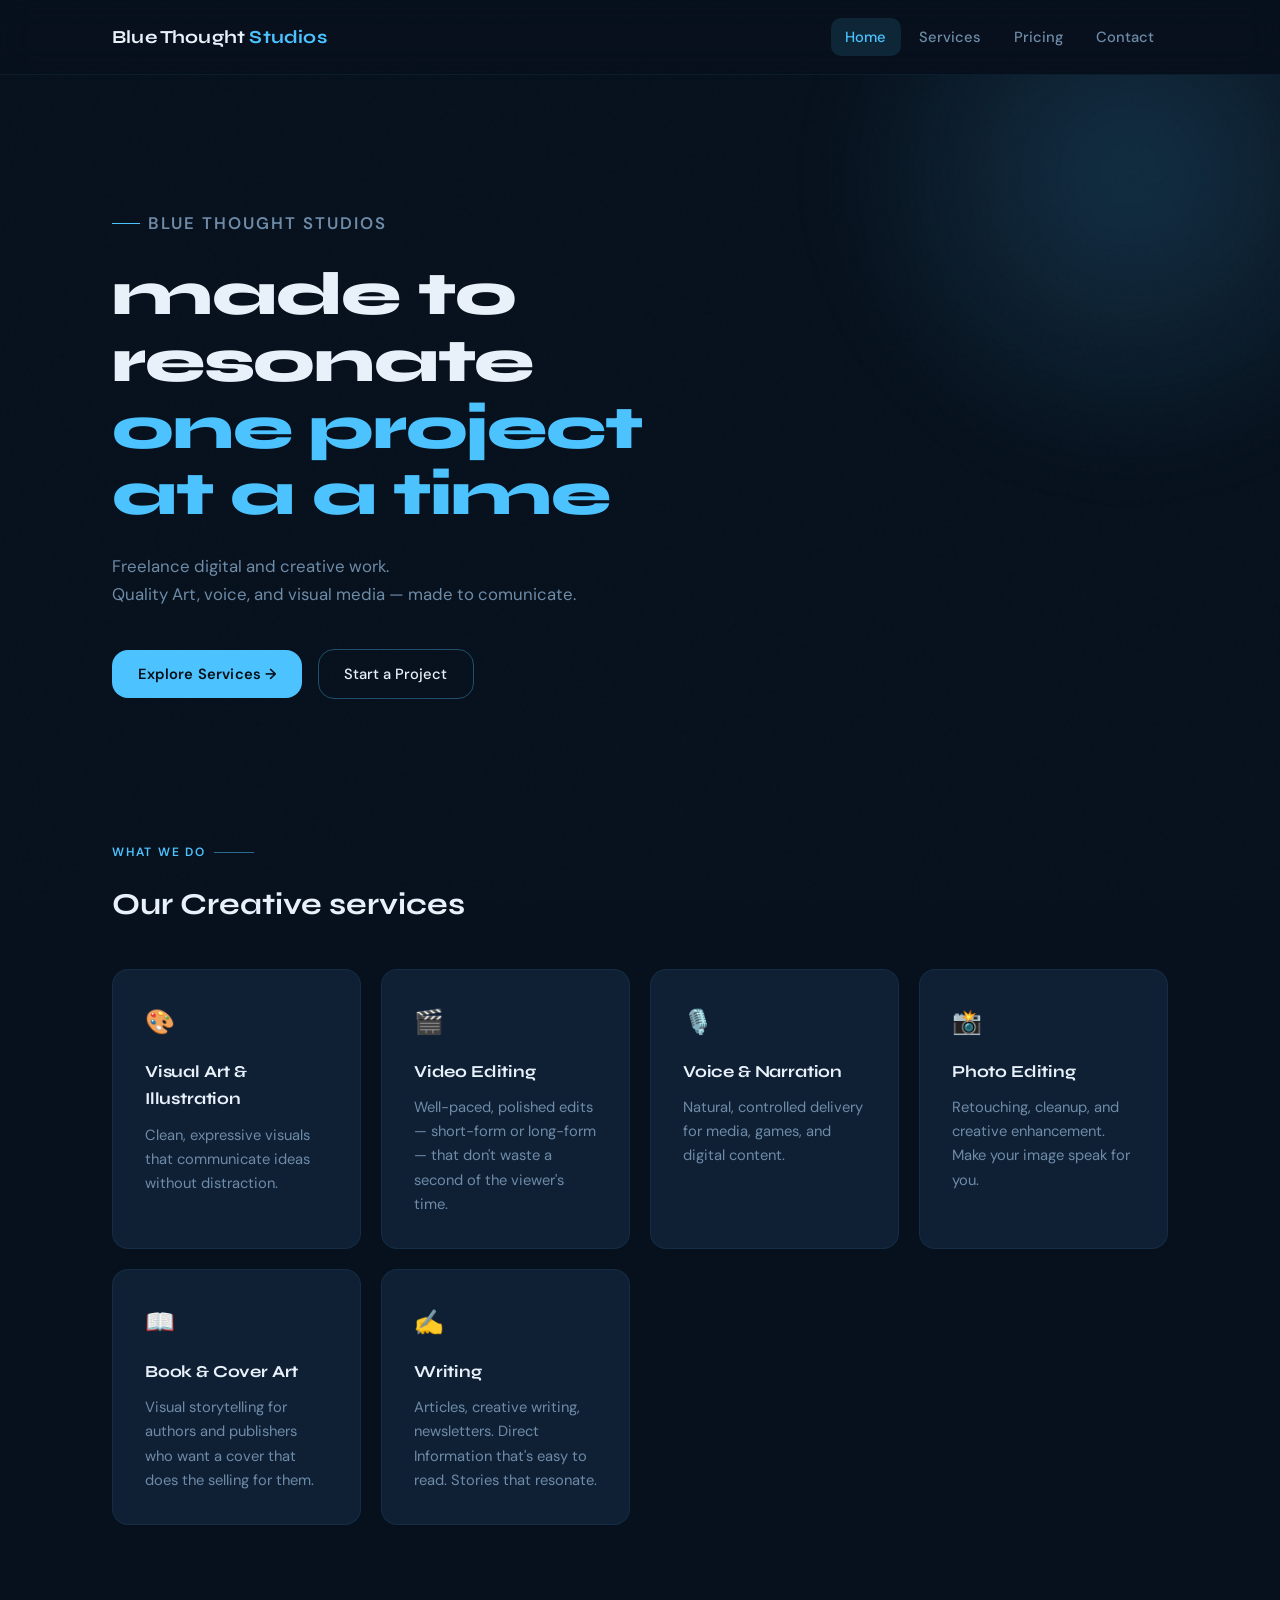
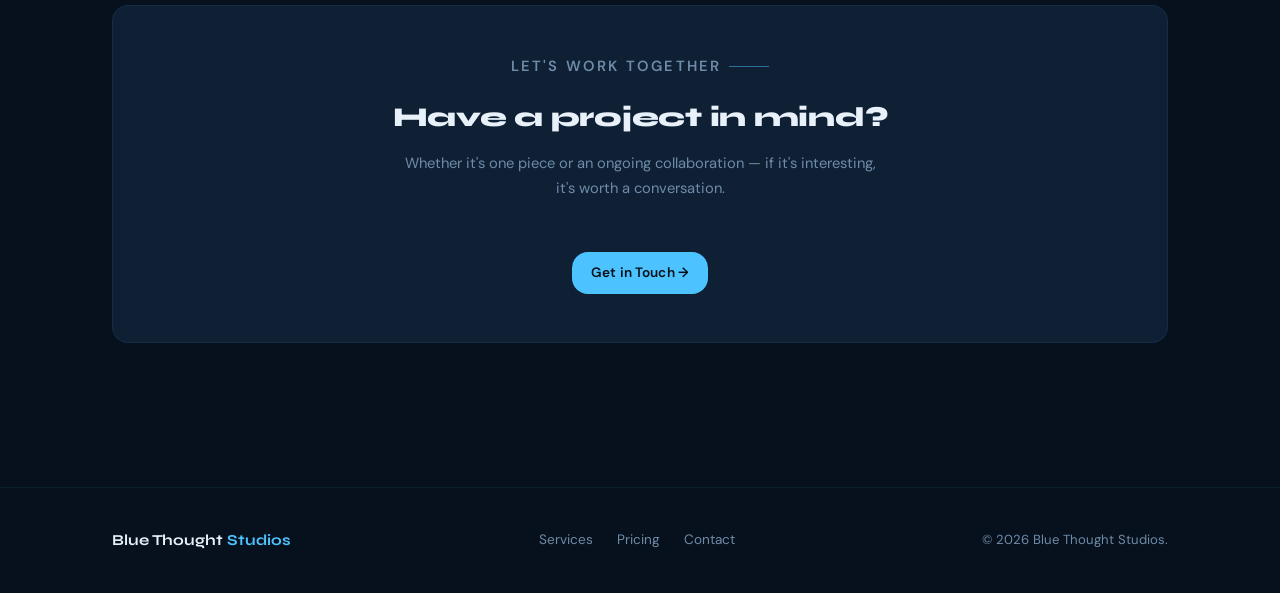
==== index.html @ 88df743a "Add files via upload" ====
<!DOCTYPE html>
<html lang="en">
<head>
  <meta charset="UTF-8" />
  <meta name="viewport" content="width=device-width, initial-scale=1.0" />
  <title>Blue Thought Studios</title>
  <link rel="stylesheet" href="style.css" />
</head>
<body>

  <!-- Header -->
  <header class="site-header">
    <div class="container">
      <a href="index.html" class="logo">Blue Thought <span>Studios</span></a>
      <nav class="nav">
        <a href="index.html" class="active">Home</a>
        <a href="services.html">Services</a>
        <a href="pricing.html">Pricing</a>
        <a href="contact.html">Contact</a>
      </nav>
      <button class="hamburger" id="hamburger" aria-label="Toggle menu">
        <span></span><span></span><span></span>
      </button>
    </div>
  </header>

  <!-- Mobile Nav -->
  <div class="overlay" id="overlay"></div>
  <nav class="mobile-nav" id="mobileNav">
    <a href="index.html">Home</a>
    <a href="services.html">Services</a>
    <a href="pricing.html">Pricing</a>
    <a href="contact.html">Contact</a>
  </nav>

  <main>
    <!-- Hero -->
    <section class="hero">
      <div class="orb"></div>
      <div class="container">
        <p class="hero-eyebrow">Blue Thought Studios</p>
        <h2>made to resonate<br><span class="accent">one project <br>at a a time</span></h2>

         <p>Freelance digital and creative work.
          <br>Quality Art, voice, and visual media — made to comunicate.
        </p>
        <div class="hero-actions">
          <a href="services.html" class="btn-primary">Explore Services →</a>
          <a href="contact.html" class="btn-ghost">Start a Project</a>
        </div>
      </div>
    </section>

    <!-- What We Do -->
    <section class="overview">
      <div class="container">
        <div class="overview-header">
          <p class="section-label">What We Do</p>
          <h2>Our Creative services</h2>
        </div>
        <div class="grid">
          <div class="card">
            <span class="card-icon">🎨</span>
            <h3>Visual Art & Illustration</h3>
            <p>Clean, expressive visuals that communicate ideas without distraction.</p>
          </div>
          <div class="card">
            <span class="card-icon">🎬</span>
            <h3>Video Editing</h3>
            <p>Well-paced, polished edits — short-form or long-form — that don't waste a second of the viewer's time.</p>
          </div>
          <div class="card">
            <span class="card-icon">🎙️</span>
            <h3>Voice & Narration</h3>
            <p>Natural, controlled delivery for media, games, and digital content.</p>
          </div>
          <div class="card">
            <span class="card-icon">📸</span>
            <h3>Photo Editing</h3>
            <p>Retouching, cleanup, and creative enhancement. Make your image speak for you.</p>
          </div>
          <div class="card">
            <span class="card-icon">📖</span>
            <h3>Book & Cover Art</h3>
            <p>Visual storytelling for authors and publishers who want a cover that does the selling for them.</p>
          </div>
          <div class="card">
            <span class="card-icon">✍️</span>
            <h3>Writing</h3>
            <p>Articles, creative writing, newsletters. Direct Information that's easy to read. Stories that resonate.</p>
          </div>
        </div>
      </div>
    </section>

    <!-- CTA Strip -->
    <section class="overview" style="padding-top: 0;">
      <div class="container">
        <div class="card" style="text-align:center; padding: 3rem 2rem;">
          <p class="section-label" style="justify-content:center;">Let's Work Together</p>
          <h3 style="font-family:var(--font-display); font-size:1.7rem; font-weight:800; margin-bottom:0.75rem; letter-spacing:-0.01em;">Have a project in mind?</h3>
          <p style="max-width:480px; margin:0 auto 1.75rem;">
            Whether it's one piece or an ongoing collaboration — if it's interesting, it's worth a conversation.
          </p>
          <a href="contact.html" class="btn-primary">Get in Touch →</a>
        </div>
      </div>
    </section>
  </main>

  <footer class="site-footer">
    <div class="container">
      <span class="footer-logo">Blue Thought <span>Studios</span></span>
      <div class="footer-links">
        <a href="services.html">Services</a>
        <a href="pricing.html">Pricing</a>
        <a href="contact.html">Contact</a>
      </div>
      <span class="footer-copy">© 2026 Blue Thought Studios.</span>
    </div>
  </footer>

  <script>
    const hamburger = document.getElementById('hamburger');
    const mobileNav = document.getElementById('mobileNav');
    const overlay   = document.getElementById('overlay');

    function toggleMenu(open) {
      hamburger.classList.toggle('open', open);
      mobileNav.classList.toggle('open', open);
      overlay.classList.toggle('open', open);
      document.body.style.overflow = open ? 'hidden' : '';
    }

    hamburger.addEventListener('click', () => toggleMenu(!mobileNav.classList.contains('open')));
    overlay.addEventListener('click', () => toggleMenu(false));
  </script>

</body>
</html>
---- style.css ----
/* =================================================
   Blue Thought Studios — Global Styles
   Refined Dark / Intentional / No Noise
   ================================================= */

@import url('https://fonts.googleapis.com/css2?family=Syne:wght@600;700;800&family=DM+Sans:wght@300;400;500;600&display=swap');

:root {
  --bg:            #07111d;
  --bg-2:          #0b1828;
  --surface:       #0f2035;
  --surface-2:     #132540;
  --border:        rgba(76, 194, 255, 0.08);
  --border-hover:  rgba(76, 194, 255, 0.35);
  --text:          #e8f1fa;
  --muted:         #6e8ba8;
  --accent:        #4cc2ff;
  --accent-dim:    rgba(76, 194, 255, 0.12);
  --accent-glow:   rgba(76, 194, 255, 0.25);
  --radius:        16px;
  --radius-sm:     10px;
  --max-width:     1120px;
  --font-display:  'Syne', sans-serif;
  --font-body:     'DM Sans', sans-serif;
}

/* ── Reset ───────────────────────────────────────── */
*, *::before, *::after { margin: 0; padding: 0; box-sizing: border-box; }
html { scroll-behavior: smooth; -webkit-font-smoothing: antialiased; }

body {
  font-family: var(--font-body);
  background-color: var(--bg);
  color: var(--text);
  line-height: 1.65;
  min-height: 100vh;
  overflow-x: hidden;
}

/* Grain overlay */
body::before {
  content: '';
  position: fixed;
  inset: 0;
  background-image: url("data:image/svg+xml,%3Csvg viewBox='0 0 256 256' xmlns='http://www.w3.org/2000/svg'%3E%3Cfilter id='noise'%3E%3CfeTurbulence type='fractalNoise' baseFrequency='0.9' numOctaves='4' stitchTiles='stitch'/%3E%3C/filter%3E%3Crect width='100%25' height='100%25' filter='url(%23noise)' opacity='0.04'/%3E%3C/svg%3E");
  pointer-events: none;
  z-index: 0;
  opacity: 0.4;
}

/* ── Layout ──────────────────────────────────────── */
.container {
  max-width: var(--max-width);
  margin: 0 auto;
  padding: 0 2rem;
  position: relative;
  z-index: 1;
}

/* ── Header ──────────────────────────────────────── */
.site-header {
  position: sticky;
  top: 0;
  z-index: 100;
  background: rgba(7, 17, 29, 0.75);
  backdrop-filter: blur(16px);
  -webkit-backdrop-filter: blur(16px);
  border-bottom: 1px solid var(--border);
}

.site-header .container {
  display: flex;
  align-items: center;
  justify-content: space-between;
  padding-top: 1.1rem;
  padding-bottom: 1.1rem;
}

.logo {
  font-family: var(--font-display);
  font-size: 1.15rem;
  font-weight: 700;
  letter-spacing: 0.01em;
  color: var(--text);
  text-decoration: none;
}

.logo span { color: var(--accent); }

/* Desktop Nav */
.nav {
  display: flex;
  align-items: center;
  gap: 0.25rem;
}

.nav a {
  padding: 0.45rem 0.9rem;
  text-decoration: none;
  color: var(--muted);
  font-weight: 500;
  font-size: 0.92rem;
  border-radius: var(--radius-sm);
  transition: color 0.2s, background 0.2s;
  position: relative;
}

.nav a:hover,
.nav a.active {
  color: var(--text);
  background: var(--accent-dim);
}

.nav a.active { color: var(--accent); }

/* Hamburger (mobile) */
.hamburger {
  display: none;
  flex-direction: column;
  gap: 5px;
  cursor: pointer;
  padding: 4px;
  background: none;
  border: none;
  z-index: 110;
}

.hamburger span {
  display: block;
  width: 22px;
  height: 2px;
  background: var(--text);
  border-radius: 2px;
  transition: transform 0.3s, opacity 0.3s;
}

.hamburger.open span:nth-child(1) { transform: translateY(7px) rotate(45deg); }
.hamburger.open span:nth-child(2) { opacity: 0; }
.hamburger.open span:nth-child(3) { transform: translateY(-7px) rotate(-45deg); }

/* Mobile Nav Drawer */
.mobile-nav {
  display: none;
  flex-direction: column;
  position: fixed;
  top: 0; right: 0;
  width: 260px;
  height: 100vh;
  background: var(--bg-2);
  border-left: 1px solid var(--border);
  padding: 5rem 2rem 2rem;
  gap: 0.5rem;
  z-index: 105;
  transform: translateX(100%);
  transition: transform 0.35s cubic-bezier(0.4, 0, 0.2, 1);
}

.mobile-nav.open { transform: translateX(0); display: flex; }

.mobile-nav a {
  padding: 0.85rem 1rem;
  color: var(--muted);
  text-decoration: none;
  font-weight: 500;
  font-size: 1.05rem;
  border-radius: var(--radius-sm);
  transition: color 0.2s, background 0.2s;
}

.mobile-nav a:hover { color: var(--text); background: var(--accent-dim); }

.overlay {
  display: none;
  position: fixed;
  inset: 0;
  background: rgba(0,0,0,0.5);
  z-index: 104;
}

.overlay.open { display: block; }

/* ── Ambient Orb ─────────────────────────────────── */
.orb {
  position: absolute;
  border-radius: 50%;
  background: radial-gradient(circle, rgba(76,194,255,0.18) 0%, transparent 70%);
  pointer-events: none;
  filter: blur(40px);
  z-index: 0;
  animation: pulse 8s ease-in-out infinite alternate;
}

@keyframes pulse {
  from { opacity: 0.6; transform: scale(1); }
  to   { opacity: 1;   transform: scale(1.08); }
}

/* ── Hero ────────────────────────────────────────── */
.hero {
  position: relative;
  padding: 7rem 0 5rem;
  overflow: hidden;
}

.hero .orb {
  width: 600px; height: 600px;
  top: -200px; right: -150px;
}

.hero-eyebrow {
  display: inline-flex;
  align-items: center;
  gap: 0.5rem;
  font-size: 0.8rem;
  font-weight: 600;
  letter-spacing: 0.12em;
  text-transform: uppercase;
  color: var(--accent);
  margin-bottom: 1.5rem;
  opacity: 0;
  animation: fadeUp 0.6s 0.1s forwards;
}

.hero-eyebrow::before {
  content: '';
  display: block;
  width: 28px; height: 1px;
  background: var(--accent);
}

.hero h2 {
  font-family: var(--font-display);
  font-size: clamp(2.4rem, 5vw, 3.8rem);
  font-weight: 800;
  line-height: 1.1;
  letter-spacing: -0.02em;
  max-width: 760px;
  opacity: 0;
  animation: fadeUp 0.7s 0.2s forwards;
}

.hero h2 .accent { color: var(--accent); }

.hero p {
  margin-top: 1.4rem;
  max-width: 520px;
  color: var(--muted);
  font-size: 1.05rem;
  line-height: 1.7;
  opacity: 0;
  animation: fadeUp 0.7s 0.35s forwards;
}

.hero-actions {
  display: flex;
  gap: 1rem;
  align-items: center;
  flex-wrap: wrap;
  margin-top: 2.5rem;
  opacity: 0;
  animation: fadeUp 0.7s 0.5s forwards;
}

@keyframes fadeUp {
  from { opacity: 0; transform: translateY(20px); }
  to   { opacity: 1; transform: translateY(0); }
}

/* ── Buttons ─────────────────────────────────────── */
.btn-primary {
  display: inline-flex;
  align-items: center;
  gap: 0.5rem;
  padding: 0.75rem 1.6rem;
  border-radius: var(--radius);
  background: var(--accent);
  color: #061018;
  text-decoration: none;
  font-weight: 600;
  font-size: 0.92rem;
  letter-spacing: 0.01em;
  transition: transform 0.2s, box-shadow 0.2s, opacity 0.2s;
  box-shadow: 0 0 0 rgba(76,194,255,0);
}

.btn-primary:hover {
  transform: translateY(-2px);
  box-shadow: 0 8px 28px rgba(76,194,255,0.3);
  opacity: 0.93;
}

.btn-ghost {
  display: inline-flex;
  align-items: center;
  gap: 0.5rem;
  padding: 0.75rem 1.6rem;
  border-radius: var(--radius);
  border: 1px solid var(--border-hover);
  color: var(--text);
  text-decoration: none;
  font-weight: 500;
  font-size: 0.92rem;
  transition: background 0.2s, border-color 0.2s, transform 0.2s;
}

.btn-ghost:hover {
  background: var(--accent-dim);
  border-color: var(--accent);
  transform: translateY(-2px);
}

/* ── Section Labels ──────────────────────────────── */
.section-label {
  font-size: 0.75rem;
  font-weight: 600;
  letter-spacing: 0.15em;
  text-transform: uppercase;
  color: var(--accent);
  margin-bottom: 1rem;
  display: flex;
  align-items: center;
  gap: 0.5rem;
}

.section-label::after {
  content: '';
  flex: 1;
  max-width: 40px;
  height: 1px;
  background: var(--accent);
  opacity: 0.5;
}

/* ── Sections ────────────────────────────────────── */
.overview {
  padding: 4rem 0 5rem;
}

.overview-header {
  margin-bottom: 2.5rem;
}

.overview-header h2 {
  font-family: var(--font-display);
  font-size: 1.9rem;
  font-weight: 700;
}

/* ── Cards ───────────────────────────────────────── */
.grid {
  display: grid;
  grid-template-columns: repeat(auto-fit, minmax(240px, 1fr));
  gap: 1.25rem;
}

.card {
  background: var(--surface);
  padding: 2rem;
  border-radius: var(--radius);
  border: 1px solid var(--border);
  transition: border-color 0.3s, transform 0.3s, box-shadow 0.3s;
  position: relative;
  overflow: hidden;
}

.card::before {
  content: '';
  position: absolute;
  top: 0; left: 0; right: 0;
  height: 1px;
  background: linear-gradient(90deg, transparent, var(--accent), transparent);
  opacity: 0;
  transition: opacity 0.3s;
}

.card:hover {
  border-color: var(--border-hover);
  transform: translateY(-4px);
  box-shadow: 0 12px 40px rgba(76,194,255,0.08);
}

.card:hover::before { opacity: 1; }

.card-icon {
  font-size: 1.5rem;
  margin-bottom: 1rem;
  display: block;
}

.card h3 {
  font-family: var(--font-display);
  font-size: 1.05rem;
  font-weight: 700;
  margin-bottom: 0.6rem;
  letter-spacing: -0.01em;
}

.card p {
  color: var(--muted);
  font-size: 0.92rem;
  line-height: 1.65;
}

.card .btn-primary,
.card .btn-ghost {
  margin-top: 1.5rem;
  font-size: 0.85rem;
  padding: 0.6rem 1.2rem;
}

/* ── Pricing Cards ───────────────────────────────── */
.pricing-grid {
  display: grid;
  grid-template-columns: repeat(auto-fit, minmax(260px, 1fr));
  gap: 1.25rem;
}

.pricing-card {
  background: var(--surface);
  border: 1px solid var(--border);
  border-radius: var(--radius);
  padding: 2rem;
  transition: border-color 0.3s, transform 0.3s, box-shadow 0.3s;
}

.pricing-card:hover {
  border-color: var(--border-hover);
  transform: translateY(-4px);
  box-shadow: 0 12px 40px rgba(76,194,255,0.08);
}

.pricing-card.featured {
  border-color: rgba(76, 194, 255, 0.5);
  background: var(--surface-2);
  box-shadow: 0 0 0 1px rgba(76,194,255,0.15), 0 20px 50px rgba(76,194,255,0.1);
  position: relative;
}

.pricing-badge {
  display: inline-block;
  font-size: 0.7rem;
  font-weight: 700;
  letter-spacing: 0.12em;
  text-transform: uppercase;
  color: #061018;
  background: var(--accent);
  padding: 0.3rem 0.7rem;
  border-radius: 20px;
  margin-bottom: 1rem;
}

.pricing-card h3 {
  font-family: var(--font-display);
  font-size: 1.1rem;
  font-weight: 700;
  margin-bottom: 0.4rem;
}

.pricing-card .price {
  font-family: var(--font-display);
  font-size: 1.9rem;
  font-weight: 800;
  color: var(--accent);
  letter-spacing: -0.02em;
  margin: 0.75rem 0 0.3rem;
}

.pricing-card .price-note {
  font-size: 0.82rem;
  color: var(--muted);
  margin-bottom: 1rem;
}

.pricing-card p {
  color: var(--muted);
  font-size: 0.9rem;
  line-height: 1.6;
}

.pricing-divider {
  height: 1px;
  background: var(--border);
  margin: 1.25rem 0;
}

.pricing-detail {
  font-size: 0.85rem;
  color: var(--muted);
}

/* ── Contact Form ────────────────────────────────── */
.contact-grid {
  display: grid;
  grid-template-columns: 1fr 1.4fr;
  gap: 3rem;
  align-items: start;
}

.contact-info h2 {
  font-family: var(--font-display);
  font-size: 1.9rem;
  font-weight: 700;
  margin-bottom: 1rem;
}

.contact-info p {
  color: var(--muted);
  font-size: 0.95rem;
  line-height: 1.7;
  margin-bottom: 2rem;
}

.contact-item {
  display: flex;
  align-items: flex-start;
  gap: 1rem;
  margin-bottom: 1.5rem;
}

.contact-item-icon {
  width: 40px; height: 40px;
  background: var(--accent-dim);
  border: 1px solid var(--border);
  border-radius: var(--radius-sm);
  display: flex;
  align-items: center;
  justify-content: center;
  font-size: 1rem;
  flex-shrink: 0;
}

.contact-item-text strong {
  display: block;
  font-weight: 600;
  font-size: 0.9rem;
  margin-bottom: 0.2rem;
}

.contact-item-text span {
  color: var(--muted);
  font-size: 0.87rem;
}

/* Form */
.contact-form {
  background: var(--surface);
  border: 1px solid var(--border);
  border-radius: var(--radius);
  padding: 2.25rem;
}

.form-row {
  display: grid;
  grid-template-columns: 1fr 1fr;
  gap: 1rem;
}

.form-group {
  display: flex;
  flex-direction: column;
  gap: 0.4rem;
  margin-bottom: 1.1rem;
}

.form-group label {
  font-size: 0.82rem;
  font-weight: 600;
  color: var(--muted);
  letter-spacing: 0.03em;
  text-transform: uppercase;
}

.form-group input,
.form-group select,
.form-group textarea {
  padding: 0.75rem 1rem;
  background: var(--bg-2);
  border: 1px solid var(--border);
  border-radius: var(--radius-sm);
  color: var(--text);
  font-family: var(--font-body);
  font-size: 0.93rem;
  outline: none;
  transition: border-color 0.2s, box-shadow 0.2s;
  width: 100%;
  appearance: none;
}

.form-group input::placeholder,
.form-group textarea::placeholder {
  color: var(--muted);
  opacity: 0.6;
}

.form-group input:focus,
.form-group select:focus,
.form-group textarea:focus {
  border-color: var(--accent);
  box-shadow: 0 0 0 3px rgba(76,194,255,0.1);
}

.form-group textarea {
  resize: vertical;
  min-height: 130px;
}

.form-group select option {
  background: var(--surface);
  color: var(--text);
}

.form-submit {
  width: 100%;
  padding: 0.9rem;
  background: var(--accent);
  color: #061018;
  border: none;
  border-radius: var(--radius);
  font-family: var(--font-body);
  font-weight: 700;
  font-size: 0.95rem;
  cursor: pointer;
  transition: transform 0.2s, box-shadow 0.2s, opacity 0.2s;
}

.form-submit:hover {
  transform: translateY(-2px);
  box-shadow: 0 8px 28px rgba(76,194,255,0.3);
  opacity: 0.93;
}

/* ── Page Hero (inner pages) ─────────────────────── */
.page-hero {
  padding: 5rem 0 3.5rem;
  position: relative;
  overflow: hidden;
}

.page-hero .orb {
  width: 400px; height: 400px;
  top: -100px; right: -80px;
}

.page-hero h2 {
  font-family: var(--font-display);
  font-size: clamp(2rem, 4vw, 3rem);
  font-weight: 800;
  letter-spacing: -0.02em;
  margin-bottom: 0.75rem;
}

.page-hero p {
  max-width: 540px;
  color: var(--muted);
  font-size: 1rem;
  line-height: 1.7;
}

/* ── Divider ─────────────────────────────────────── */
.divider {
  height: 1px;
  background: linear-gradient(90deg, transparent, var(--border), transparent);
  margin: 1rem 0;
}

/* ── Notice Banner ───────────────────────────────── */
.notice {
  background: var(--accent-dim);
  border: 1px solid rgba(76, 194, 255, 0.2);
  border-radius: var(--radius-sm);
  padding: 1rem 1.4rem;
  font-size: 0.88rem;
  color: var(--muted);
  margin-top: 2rem;
  line-height: 1.6;
}

.notice strong { color: var(--text); }

/* ── Footer ──────────────────────────────────────── */
.site-footer {
  border-top: 1px solid var(--border);
  padding: 2.5rem 0;
  margin-top: 4rem;
}

.site-footer .container {
  display: flex;
  align-items: center;
  justify-content: space-between;
  flex-wrap: wrap;
  gap: 1rem;
}

.footer-logo {
  font-family: var(--font-display);
  font-weight: 700;
  font-size: 0.95rem;
  color: var(--text);
}

.footer-logo span { color: var(--accent); }

.footer-links {
  display: flex;
  gap: 1.5rem;
}

.footer-links a {
  font-size: 0.85rem;
  color: var(--muted);
  text-decoration: none;
  transition: color 0.2s;
}

.footer-links a:hover { color: var(--text); }

.footer-copy {
  color: var(--muted);
  font-size: 0.82rem;
}

/* ── Responsive ──────────────────────────────────── */
@media (max-width: 768px) {
  .nav { display: none; }
  .hamburger { display: flex; }

  .contact-grid {
    grid-template-columns: 1fr;
  }

  .form-row {
    grid-template-columns: 1fr;
  }

  .site-footer .container {
    flex-direction: column;
    align-items: flex-start;
  }

  .hero { padding: 5rem 0 3rem; }
  .page-hero { padding: 4rem 0 2.5rem; }
}

@media (max-width: 480px) {
  .container { padding: 0 1.25rem; }
  .hero-actions { flex-direction: column; align-items: flex-start; }
  .card { padding: 1.5rem; }
  .contact-form { padding: 1.5rem; }
}

/* ── Availability Widget ─────────────────────────── */
.avail-wrap {
  padding: 0 0 1rem;
}

.avail-banner {
  display: flex;
  align-items: center;
  justify-content: space-between;
  gap: 1.5rem;
  background: var(--surface);
  border: 1px solid var(--border);
  border-radius: var(--radius);
  padding: 1.1rem 1.6rem;
  flex-wrap: wrap;
}

.avail-left {
  display: flex;
  align-items: center;
  gap: 1rem;
}

.avail-dot {
  width: 10px;
  height: 10px;
  border-radius: 50%;
  flex-shrink: 0;
  position: relative;
}

/* Pulsing glow ring */
.avail-dot::after {
  content: '';
  position: absolute;
  inset: -4px;
  border-radius: 50%;
  animation: dotPulse 2.5s ease-in-out infinite;
}

@keyframes dotPulse {
  0%, 100% { opacity: 0.5; transform: scale(1); }
  50%       { opacity: 0;   transform: scale(2); }
}

.avail-dot.green        { background: #3dd68c; }
.avail-dot.green::after { background: rgba(61, 214, 140, 0.35); }

.avail-dot.yellow        { background: #f5c842; }
.avail-dot.yellow::after { background: rgba(245, 200, 66, 0.35); }

.avail-dot.red        { background: #f56565; }
.avail-dot.red::after { background: rgba(245, 101, 101, 0.35); }

.avail-title {
  font-weight: 600;
  font-size: 0.92rem;
  color: var(--text);
  margin-bottom: 0.15rem;
}

.avail-sub {
  font-size: 0.82rem;
  color: var(--muted);
  line-height: 1.5;
  max-width: 500px;
}

.avail-right {
  display: flex;
  align-items: center;
  gap: 0.75rem;
  flex-shrink: 0;
}

.avail-pips {
  display: flex;
  gap: 5px;
  align-items: center;
}

.avail-pip {
  width: 10px;
  height: 10px;
  border-radius: 3px;
  background: var(--surface-2);
  border: 1px solid var(--border);
  transition: background 0.3s, border-color 0.3s;
}

.avail-pip.filled {
  background: var(--accent);
  border-color: var(--accent);
  box-shadow: 0 0 6px rgba(76, 194, 255, 0.4);
}

.avail-label {
  font-family: var(--font-display);
  font-size: 0.82rem;
  font-weight: 700;
  color: var(--muted);
  white-space: nowrap;
}

@media (max-width: 600px) {
  .avail-banner {
    flex-direction: column;
    align-items: flex-start;
  }
  .avail-right {
    width: 100%;
    justify-content: flex-start;
  }
}
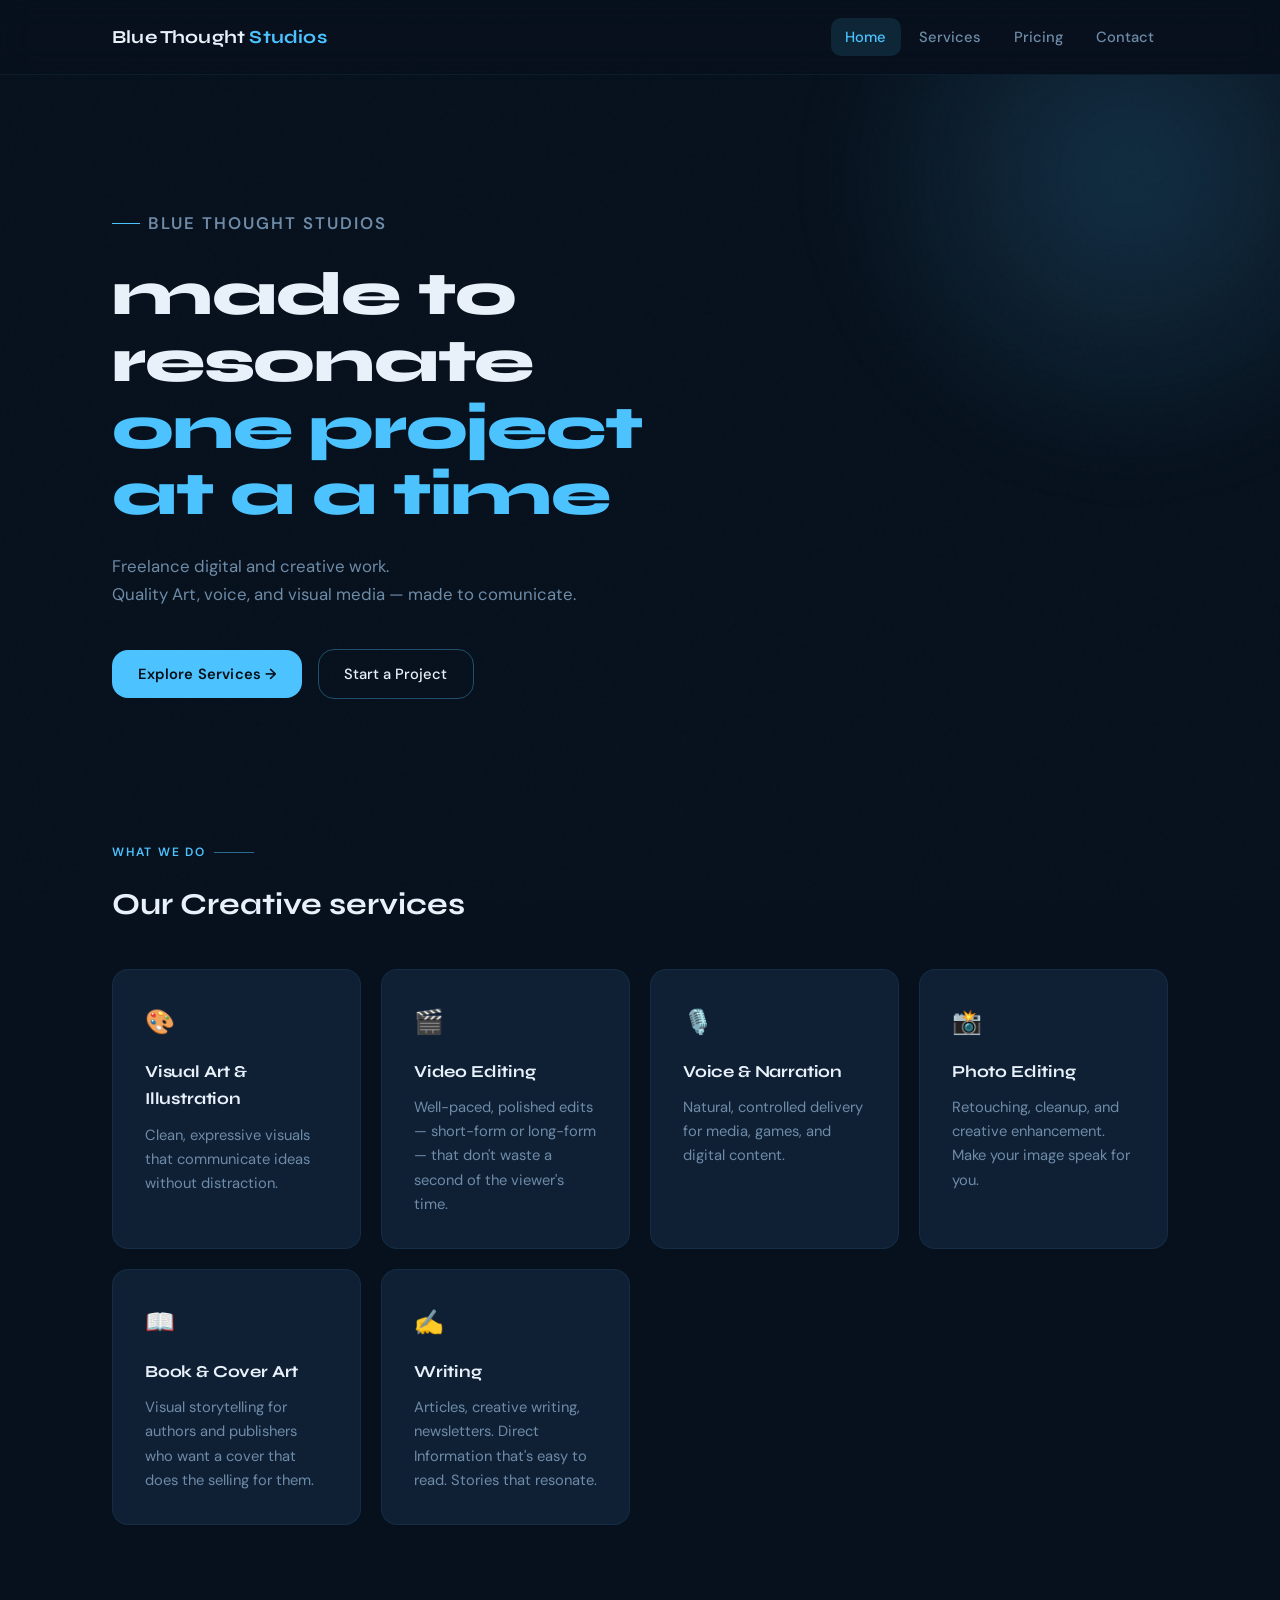
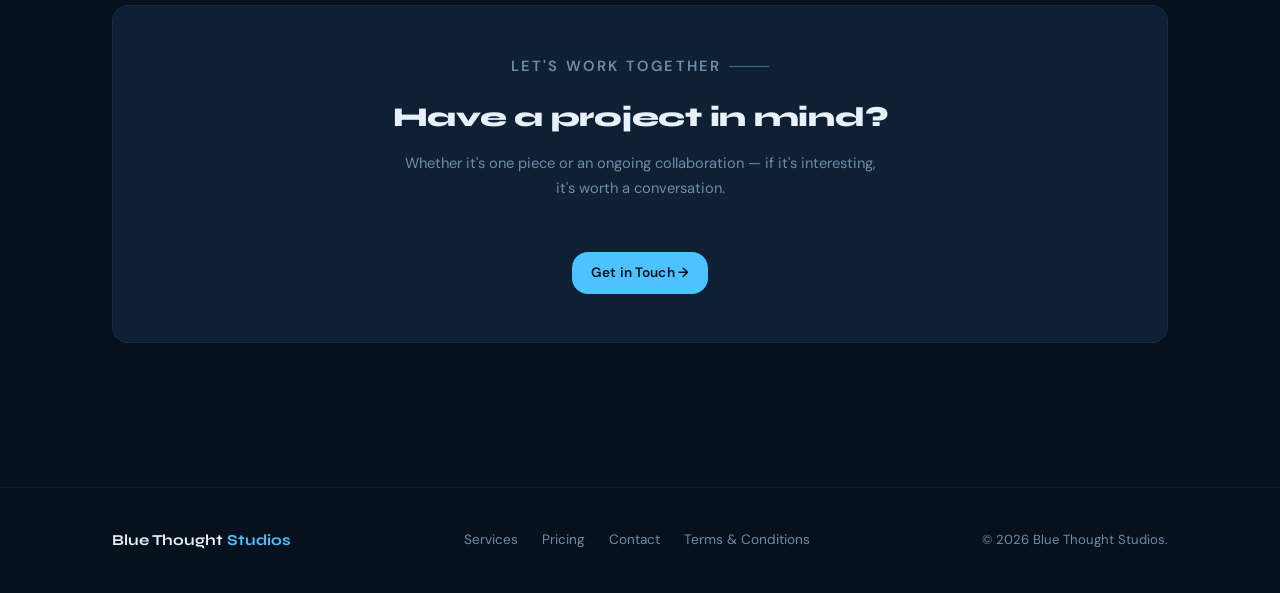
==== commit bc6c694f: "Update index.html" ====
--- a/index.html
+++ b/index.html
@@ -115,6 +115,7 @@
         <a href="services.html">Services</a>
         <a href="pricing.html">Pricing</a>
         <a href="contact.html">Contact</a>
+        <a href="terms.html">Terms & Conditions</a>
       </div>
       <span class="footer-copy">© 2026 Blue Thought Studios.</span>
     </div>
